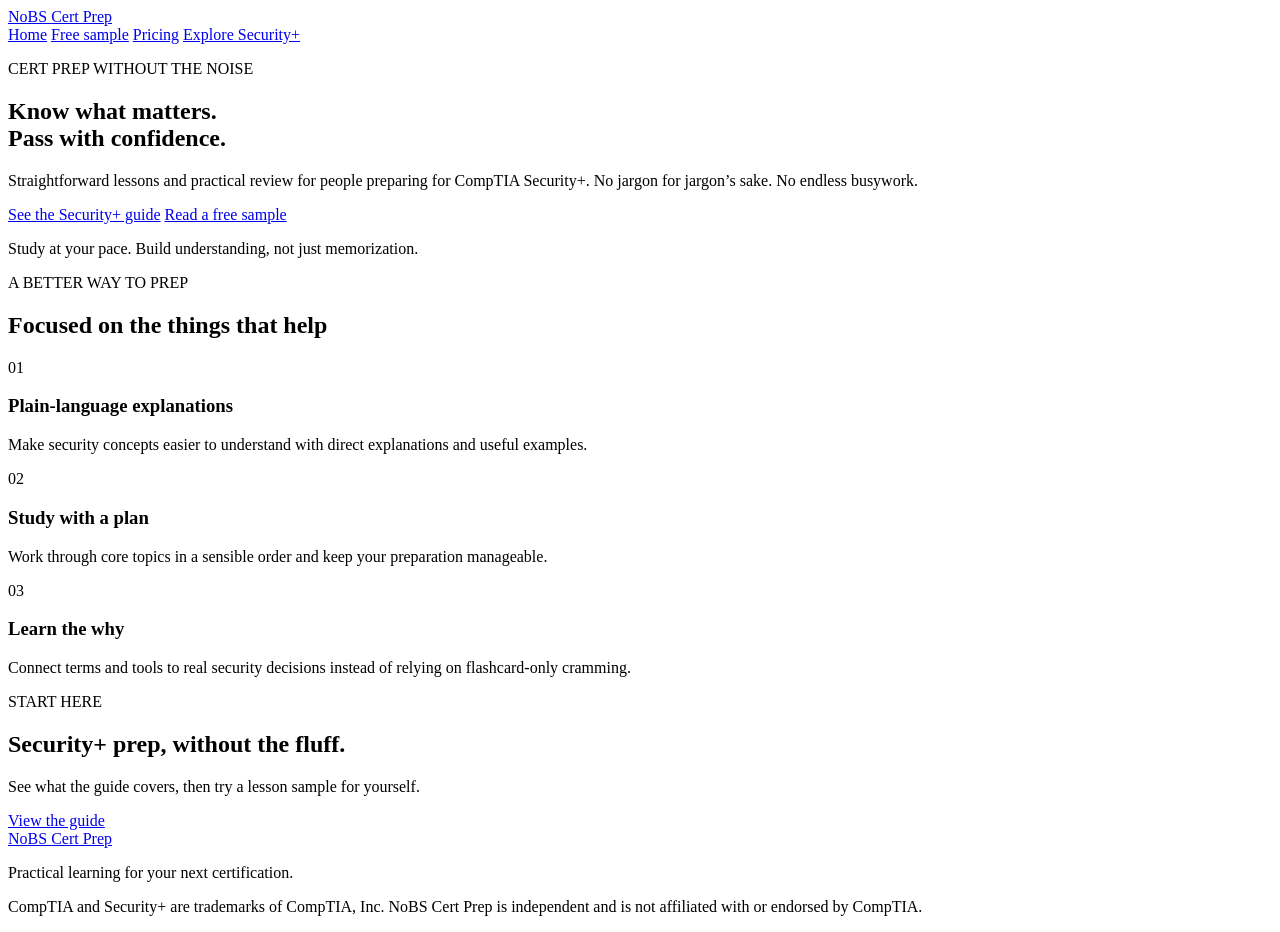
==== index.html @ 0e210ee4 "Create index.html" ====
<!doctype html>
<html lang="en">
<head>
  <meta charset="utf-8">
  <meta name="viewport" content="width=device-width, initial-scale=1">
  <meta name="description" content="Clear, practical CompTIA Security+ exam preparation without the fluff.">
  <title>NoBS Cert Prep | Security+ made clear</title>
  <link rel="stylesheet" href="style.css">
</head>
<body>
  <header class="site-header">
    <a class="brand" href="index.html" aria-label="NoBS Cert Prep home">NoBS <span>Cert Prep</span></a>
    <nav aria-label="Main navigation">
      <a href="index.html" aria-current="page">Home</a>
      <a href="guide-sample.html">Free sample</a>
      <a href="pricing.html">Pricing</a>
      <a class="nav-cta" href="security-plus.html">Explore Security+</a>
    </nav>
  </header>
  <main>
    <section class="hero">
      <p class="eyebrow">CERT PREP WITHOUT THE NOISE</p>
      <h1>Know what matters.<br><span>Pass with confidence.</span></h1>
      <p class="hero-copy">Straightforward lessons and practical review for people preparing for CompTIA Security+. No jargon for jargon’s sake. No endless busywork.</p>
      <div class="button-row">
        <a class="button" href="security-plus.html">See the Security+ guide</a>
        <a class="button button-secondary" href="guide-sample.html">Read a free sample</a>
      </div>
      <p class="fine-print">Study at your pace. Build understanding, not just memorization.</p>
    </section>
    <section class="section">
      <div class="section-heading"><p class="eyebrow">A BETTER WAY TO PREP</p><h2>Focused on the things that help</h2></div>
      <div class="card-grid">
        <article class="card"><span class="icon" aria-hidden="true">01</span><h3>Plain-language explanations</h3><p>Make security concepts easier to understand with direct explanations and useful examples.</p></article>
        <article class="card"><span class="icon" aria-hidden="true">02</span><h3>Study with a plan</h3><p>Work through core topics in a sensible order and keep your preparation manageable.</p></article>
        <article class="card"><span class="icon" aria-hidden="true">03</span><h3>Learn the why</h3><p>Connect terms and tools to real security decisions instead of relying on flashcard-only cramming.</p></article>
      </div>
    </section>
    <section class="callout"><div><p class="eyebrow">START HERE</p><h2>Security+ prep, without the fluff.</h2><p>See what the guide covers, then try a lesson sample for yourself.</p></div><a class="button button-light" href="security-plus.html">View the guide</a></section>
  </main>
  <footer class="site-footer"><a class="brand" href="index.html">NoBS <span>Cert Prep</span></a><p>Practical learning for your next certification.</p><p class="fine-print">CompTIA and Security+ are trademarks of CompTIA, Inc. NoBS Cert Prep is independent and is not affiliated with or endorsed by CompTIA.</p></footer>
</body>
</html>
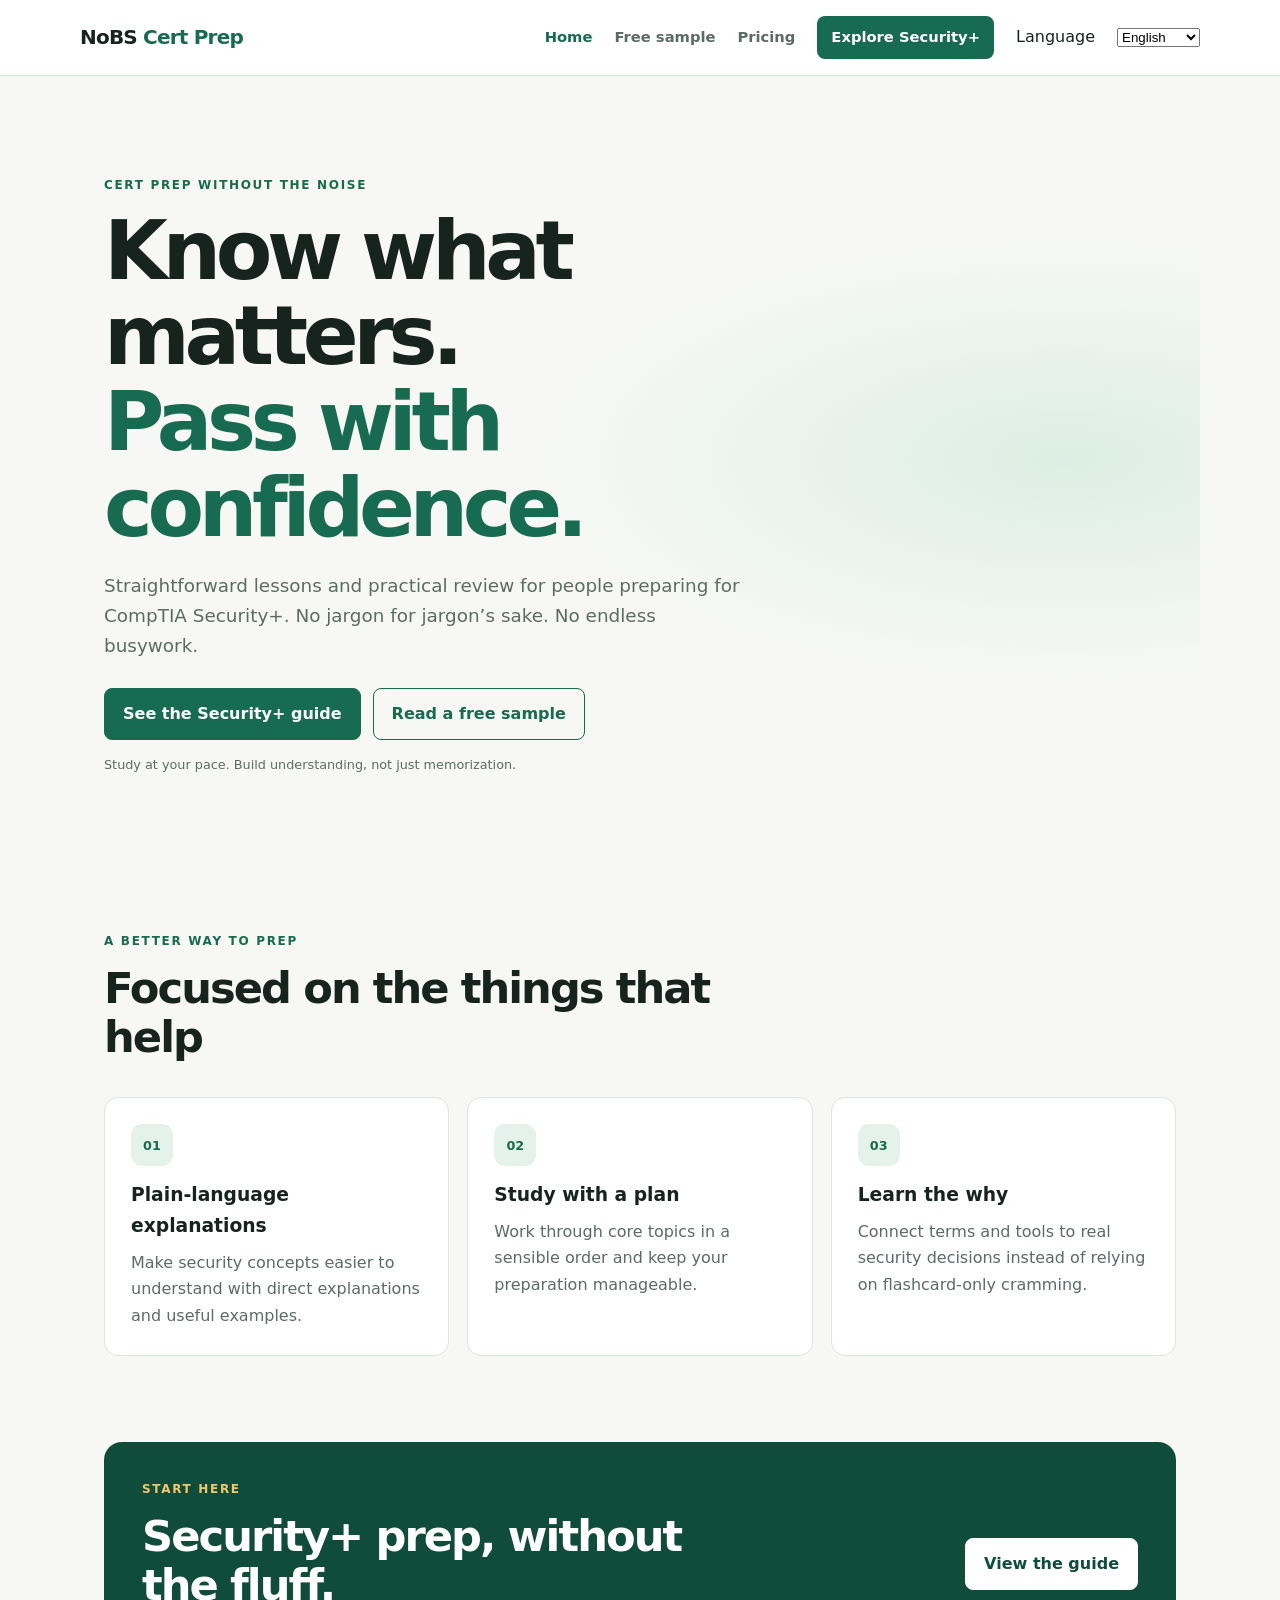
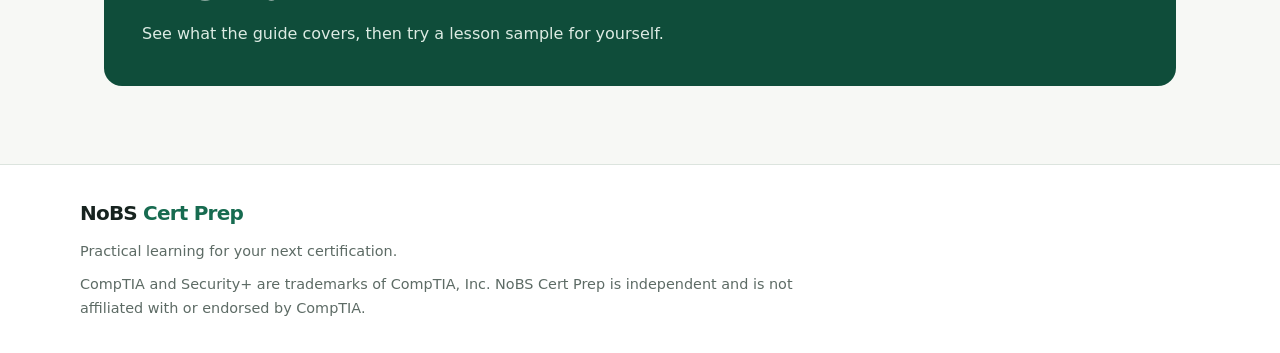
==== commit 523e137d: "Update index.html" ====
--- a/index.html
+++ b/index.html
@@ -15,6 +15,18 @@
       <a href="guide-sample.html">Free sample</a>
       <a href="pricing.html">Pricing</a>
       <a class="nav-cta" href="security-plus.html">Explore Security+</a>
+       <label class="visually-hidden" for="language-select">Language</label>
+<select id="language-select" name="language" aria-label="Language">
+  <option value="en">English</option>
+  <option value="es">Español</option>
+  <option value="pt">Português</option>
+  <option value="it">Italiano</option>
+  <option value="fr">Français</option>
+  <option value="ru">Русский</option>
+  <option value="zh">中文</option>
+  <option value="ja">日本語</option>
+  <option value="ko">한국어</option>
+</select>
     </nav>
   </header>
   <main>
--- a/style.css
+++ b/style.css
@@ -0,0 +1,98 @@
+ :root {
+  color-scheme: light;
+  --ink: #17231f;
+  --muted: #5d6b65;
+  --paper: #f7f8f5;
+  --surface: #ffffff;
+  --green: #176b50;
+  --green-dark: #0f4d3a;
+  --mint: #e5f2eb;
+  --line: #dce4de;
+  --gold: #f2c66d;
+  font-family: Inter, ui-sans-serif, system-ui, -apple-system, BlinkMacSystemFont, "Segoe UI", sans-serif;
+}
+* { box-sizing: border-box; }
+html { scroll-behavior: smooth; }
+body { margin: 0; color: var(--ink); background: var(--paper); line-height: 1.65; }
+a { color: var(--green); }
+a:focus-visible, summary:focus-visible { outline: 3px solid var(--gold); outline-offset: 3px; }
+.site-header { min-height: 76px; padding: 16px max(5vw, calc((100vw - 1120px) / 2)); display: flex; align-items: center; justify-content: space-between; gap: 24px; background: var(--surface); border-bottom: 1px solid var(--line); }
+.brand { color: var(--ink); font-size: 1.25rem; font-weight: 850; letter-spacing: -.04em; text-decoration: none; white-space: nowrap; }
+.brand span { color: var(--green); }
+nav { display: flex; align-items: center; flex-wrap: wrap; justify-content: flex-end; gap: 8px 22px; }
+nav a { color: var(--muted); font-size: .92rem; font-weight: 650; text-decoration: none; }
+nav a:hover, nav a[aria-current="page"] { color: var(--green); }
+nav .nav-cta { padding: 9px 14px; color: white; background: var(--green); border-radius: 8px; }
+nav .nav-cta:hover { color: white; background: var(--green-dark); }
+.hero, .page-hero { max-width: 1120px; margin: 0 auto; padding: 100px 24px 86px; }
+.hero { min-height: 470px; display: flex; flex-direction: column; align-items: flex-start; justify-content: center; background: radial-gradient(ellipse at 88% 48%, #dceee3 0, transparent 38%); }
+.eyebrow { margin: 0 0 12px; color: var(--green); font-size: .75rem; font-weight: 850; letter-spacing: .14em; }
+h1, h2, h3, p { margin-top: 0; }
+h1 { max-width: 780px; margin-bottom: 20px; font-size: clamp(2.7rem, 7vw, 5.15rem); letter-spacing: -.065em; line-height: 1.04; }
+h1 span { color: var(--green); }
+.hero-copy { max-width: 650px; margin-bottom: 26px; color: var(--muted); font-size: 1.15rem; }
+.button-row { display: flex; flex-wrap: wrap; gap: 12px; margin: 0 0 14px; }
+.button { display: inline-block; padding: 12px 18px; color: #fff; background: var(--green); border: 1px solid var(--green); border-radius: 8px; font-weight: 750; text-decoration: none; transition: background .15s ease, transform .15s ease; }
+.button:hover { background: var(--green-dark); transform: translateY(-1px); }
+.button-secondary { color: var(--green); background: transparent; }
+.button-secondary:hover { color: white; }
+.button-light { color: var(--green-dark); background: white; border-color: white; }
+.button-light:hover { color: white; background: var(--green-dark); }
+.fine-print { color: var(--muted); font-size: .8rem; }
+.section { max-width: 1120px; margin: 0 auto; padding: 58px 24px 86px; }
+.section-heading { max-width: 690px; margin-bottom: 34px; }
+.section-heading h2, .callout h2 { margin-bottom: 10px; font-size: clamp(1.8rem, 4vw, 2.7rem); letter-spacing: -.045em; line-height: 1.15; }
+.intro { color: var(--muted); }
+.card-grid { display: grid; grid-template-columns: repeat(3, 1fr); gap: 18px; }
+.card { padding: 26px; background: var(--surface); border: 1px solid var(--line); border-radius: 14px; }
+.card h3 { margin: 14px 0 8px; }
+.card p { margin-bottom: 0; color: var(--muted); }
+.icon { display: inline-grid; width: 42px; height: 42px; place-items: center; color: var(--green); background: var(--mint); border-radius: 11px; font-size: .8rem; font-weight: 850; }
+.callout { max-width: 1072px; margin: 0 auto 78px; padding: 38px; display: flex; align-items: center; justify-content: space-between; gap: 24px; color: white; background: var(--green-dark); border-radius: 18px; }
+.callout .eyebrow { color: var(--gold); }
+.callout h2 { max-width: 610px; }
+.callout p:not(.eyebrow) { margin-bottom: 0; color: #dcebe3; }
+.site-footer { padding: 32px max(5vw, calc((100vw - 1120px) / 2)); background: var(--surface); border-top: 1px solid var(--line); }
+.site-footer p { max-width: 720px; margin: 10px 0 0; color: var(--muted); font-size: .9rem; }
+.page-hero { padding-top: 78px; padding-bottom: 52px; }
+.page-hero h1 { font-size: clamp(2.6rem, 6vw, 4.4rem); }
+.page-hero.compact { padding-bottom: 25px; }
+.topic-list { border-top: 1px solid var(--line); }
+.topic { display: grid; grid-template-columns: 60px 1fr; gap: 16px; padding: 22px 0; border-bottom: 1px solid var(--line); }
+.topic > span { color: var(--green); font-weight: 850; }
+.topic h3 { margin: 0 0 5px; }
+.topic p { margin: 0; color: var(--muted); }
+.pricing-section { display: grid; grid-template-columns: repeat(2, minmax(0, 1fr)); align-items: stretch; gap: 20px; padding-top: 20px; }
+.price-card { padding: 30px; background: var(--surface); border: 1px solid var(--line); border-radius: 16px; }
+.price-card.featured { border: 2px solid var(--green); box-shadow: 0 12px 35px #173f2b12; }
+.price-card h2 { margin-bottom: 0; }
+.price { margin: 7px 0 12px; color: var(--green); font-size: 2rem; font-weight: 850; letter-spacing: -.04em; }
+.price-card > p:not(.eyebrow):not(.price) { color: var(--muted); }
+.price-card ul { min-height: 116px; padding-left: 21px; }
+.price-card li { padding: 4px 0; }
+.full-width { display: block; text-align: center; }
+.lesson { max-width: 760px; margin: 0 auto; padding: 76px 24px 90px; }
+.lesson h1 { margin: 14px 0 20px; font-size: clamp(2.6rem, 6vw, 4.2rem); }
+.lesson h2 { margin: 34px 0 10px; font-size: 1.55rem; letter-spacing: -.025em; }
+.lesson p, .lesson li { color: #3e4d46; }
+.lesson .lead { color: var(--muted); font-size: 1.25rem; }
+.lesson hr { margin: 30px 0; border: 0; border-top: 1px solid var(--line); }
+.note { margin: 24px 0; padding: 18px 20px; background: var(--mint); border-left: 4px solid var(--green); border-radius: 5px; }
+details { margin: 14px 0 28px; padding: 16px; background: var(--surface); border: 1px solid var(--line); border-radius: 8px; }
+summary { color: var(--green); cursor: pointer; font-weight: 750; }
+details p { margin: 12px 0 0; }
+@media (max-width: 720px) {
+  .site-header { align-items: flex-start; flex-direction: column; padding: 15px 20px; }
+  nav { justify-content: flex-start; gap: 9px 16px; }
+  .hero { min-height: 0; padding: 76px 22px 65px; }
+  .page-hero { padding: 62px 22px 38px; }
+  .card-grid, .pricing-section { grid-template-columns: 1fr; }
+  .callout { margin: 0 18px 55px; padding: 27px; align-items: flex-start; flex-direction: column; }
+  .section { padding: 48px 22px 65px; }
+  .lesson { padding: 58px 22px 70px; }
+  .price-card ul { min-height: 0; }
+}
+@media (prefers-reduced-motion: reduce) {
+  html { scroll-behavior: auto; }
+  *, *::before, *::after { transition-duration: .01ms !important; }
+}
